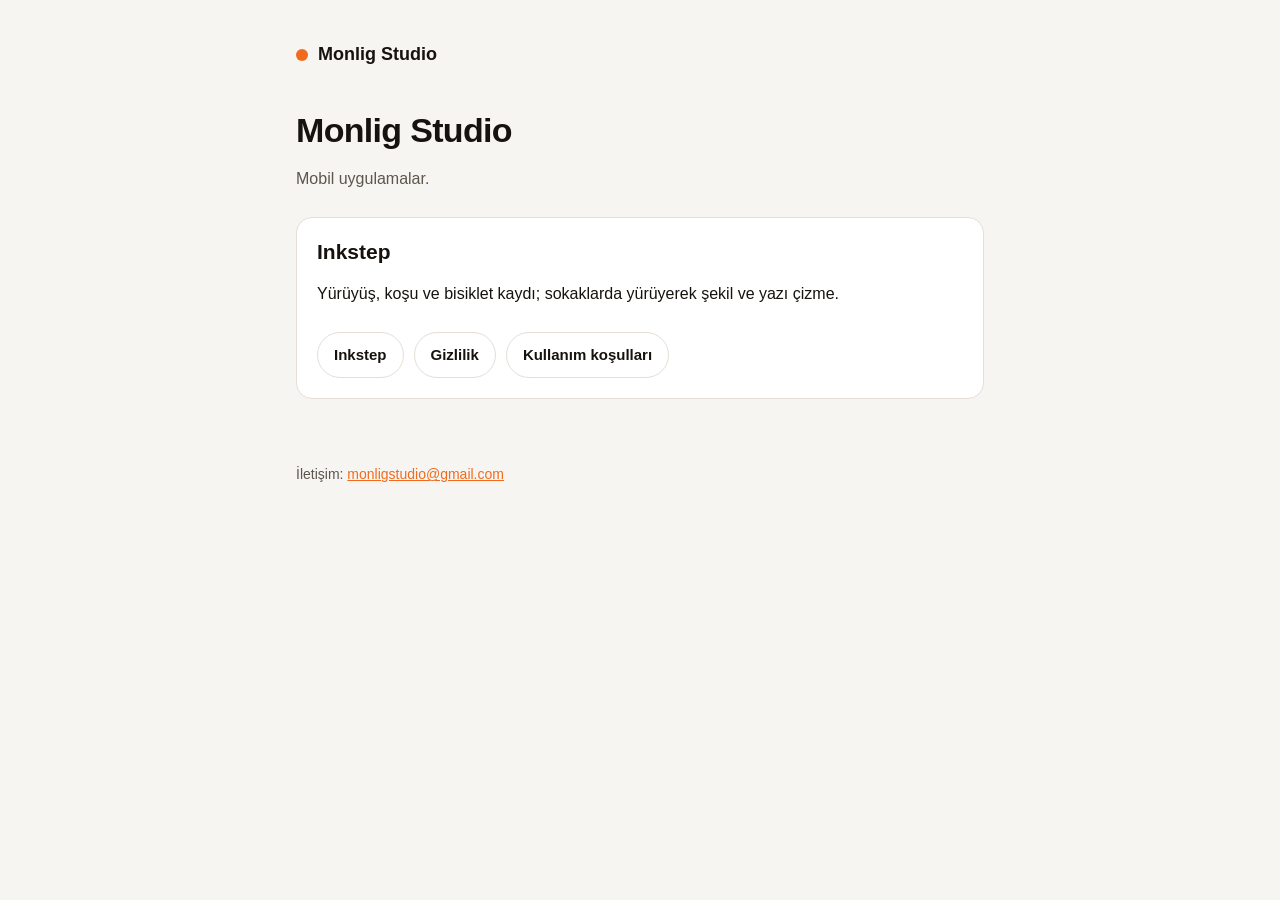
==== index.html @ 79a4ac88 "Inkstep: tanıtım, gizlilik politikası ve kullanım koşulları Co-Authored-By: Claude Opus 5.5 <noreply" ====
<!doctype html>
<html lang="tr">
<head>
  <meta charset="utf-8">
  <meta name="viewport" content="width=device-width, initial-scale=1">
  <title>Monlig Studio</title>
  <meta name="description" content="Monlig Studio mobil uygulamaları.">
  <link rel="stylesheet" href="/style.css">
</head>
<body>
<main>
  <header class="top">
    <a class="brand" href="/"><span class="dot"></span>Monlig Studio</a>
  </header>

  <h1>Monlig Studio</h1>
  <p class="muted">Mobil uygulamalar.</p>

  <div class="card">
    <h2 style="margin-top:0">Inkstep</h2>
    <p>Yürüyüş, koşu ve bisiklet kaydı; sokaklarda yürüyerek şekil ve yazı çizme.</p>
    <div class="links">
      <a href="/inkstep/">Inkstep</a>
      <a href="/inkstep/privacy">Gizlilik</a>
      <a href="/inkstep/terms">Kullanım koşulları</a>
    </div>
  </div>

  <footer>İletişim: <a href="mailto:monligstudio@gmail.com">monligstudio@gmail.com</a></footer>
</main>
</body>
</html>
---- style.css ----
:root {
  --bg: #f7f5f2;
  --surface: #ffffff;
  --text: #16130f;
  --text2: #5c564e;
  --line: #e4ded6;
  --accent: #f26a1b;
}

@media (prefers-color-scheme: dark) {
  :root {
    --bg: #0f0d0b;
    --surface: #1a1714;
    --text: #f2eee9;
    --text2: #a8a097;
    --line: #2d2924;
    --accent: #ff7a2e;
  }
}

* { box-sizing: border-box; }

html { -webkit-text-size-adjust: 100%; }

body {
  margin: 0;
  background: var(--bg);
  color: var(--text);
  font: 16px/1.65 -apple-system, BlinkMacSystemFont, "Segoe UI", Roboto,
    "Helvetica Neue", Arial, sans-serif;
}

main {
  max-width: 720px;
  margin: 0 auto;
  padding: 40px 16px 80px;
}

header.top {
  display: flex;
  align-items: center;
  justify-content: space-between;
  gap: 12px;
  margin-bottom: 40px;
}

.brand {
  display: flex;
  align-items: center;
  gap: 10px;
  color: var(--text);
  text-decoration: none;
  font-weight: 700;
  font-size: 18px;
}

.brand .dot {
  width: 12px;
  height: 12px;
  border-radius: 50%;
  background: var(--accent);
}

.lang a {
  color: var(--text2);
  text-decoration: none;
  font-size: 14px;
  margin-left: 12px;
}

.lang a:hover { color: var(--accent); }

h1 {
  font-size: 34px;
  line-height: 1.2;
  margin: 0 0 8px;
  letter-spacing: -0.02em;
}

h2 {
  font-size: 21px;
  line-height: 1.3;
  margin: 40px 0 8px;
}

h3 {
  font-size: 17px;
  margin: 24px 0 4px;
}

p, li { color: var(--text); }

.muted { color: var(--text2); }

a { color: var(--accent); }

ul { padding-left: 22px; }

li { margin: 4px 0; }

hr {
  border: 0;
  border-top: 1px solid var(--line);
  margin: 56px 0;
}

.card {
  background: var(--surface);
  border: 1px solid var(--line);
  border-radius: 16px;
  padding: 20px;
  margin: 24px 0;
}

.links {
  display: flex;
  flex-wrap: wrap;
  gap: 10px;
  margin-top: 24px;
}

.links a {
  display: inline-block;
  padding: 10px 16px;
  border-radius: 999px;
  border: 1px solid var(--line);
  background: var(--surface);
  color: var(--text);
  text-decoration: none;
  font-weight: 600;
  font-size: 15px;
}

.links a:hover { border-color: var(--accent); }

footer {
  margin-top: 64px;
  font-size: 14px;
  color: var(--text2);
}
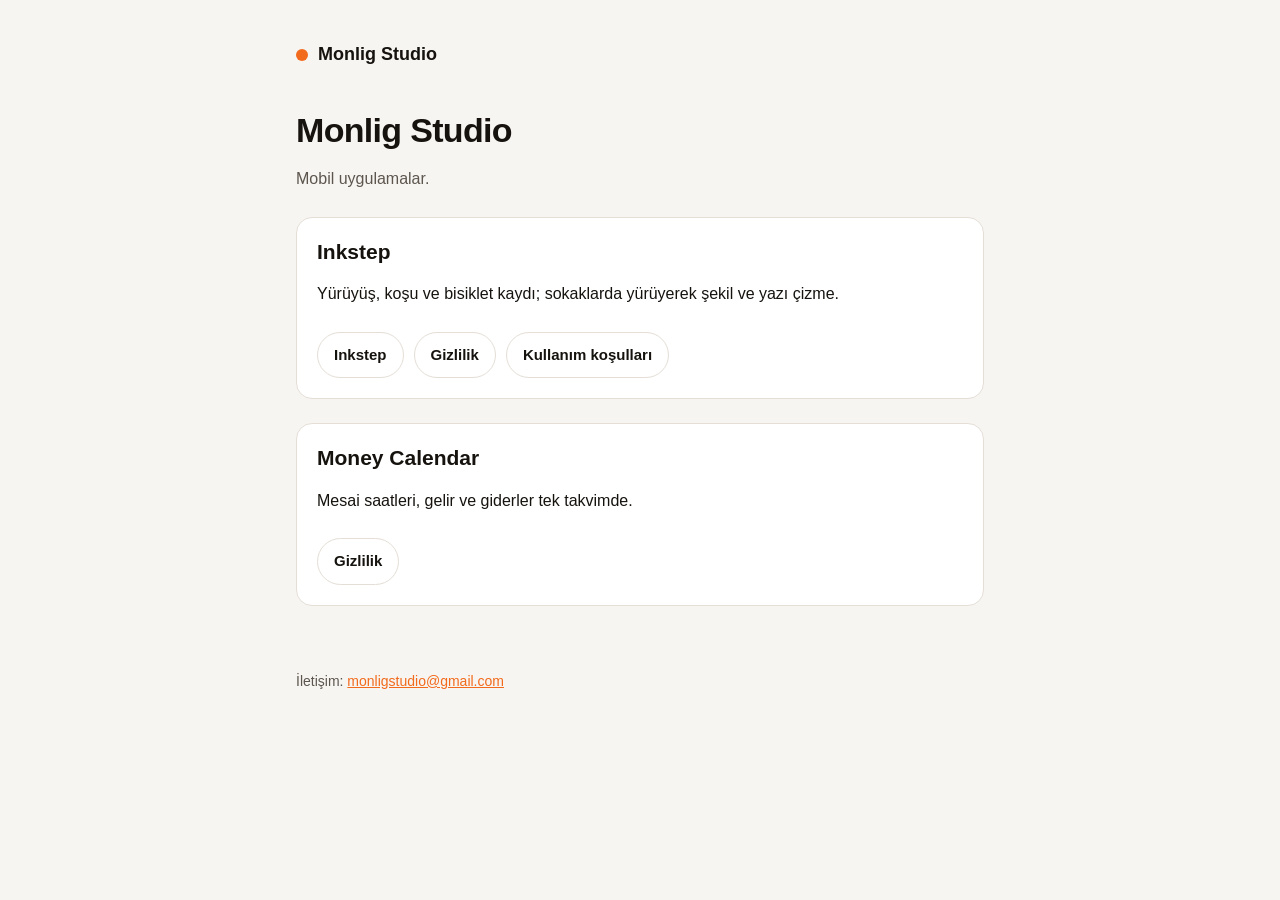
==== commit 4ad209e1: "Money Calendar: gizlilik politikası (AdMob) Co-Authored-By: Claude Opus 5.5 <noreply@anthropic.com>" ====
--- a/index.html
+++ b/index.html
@@ -26,6 +26,14 @@
     </div>
   </div>
 
+  <div class="card">
+    <h2 style="margin-top:0">Money Calendar</h2>
+    <p>Mesai saatleri, gelir ve giderler tek takvimde.</p>
+    <div class="links">
+      <a href="/money-calendar/privacy">Gizlilik</a>
+    </div>
+  </div>
+
   <footer>İletişim: <a href="mailto:monligstudio@gmail.com">monligstudio@gmail.com</a></footer>
 </main>
 </body>
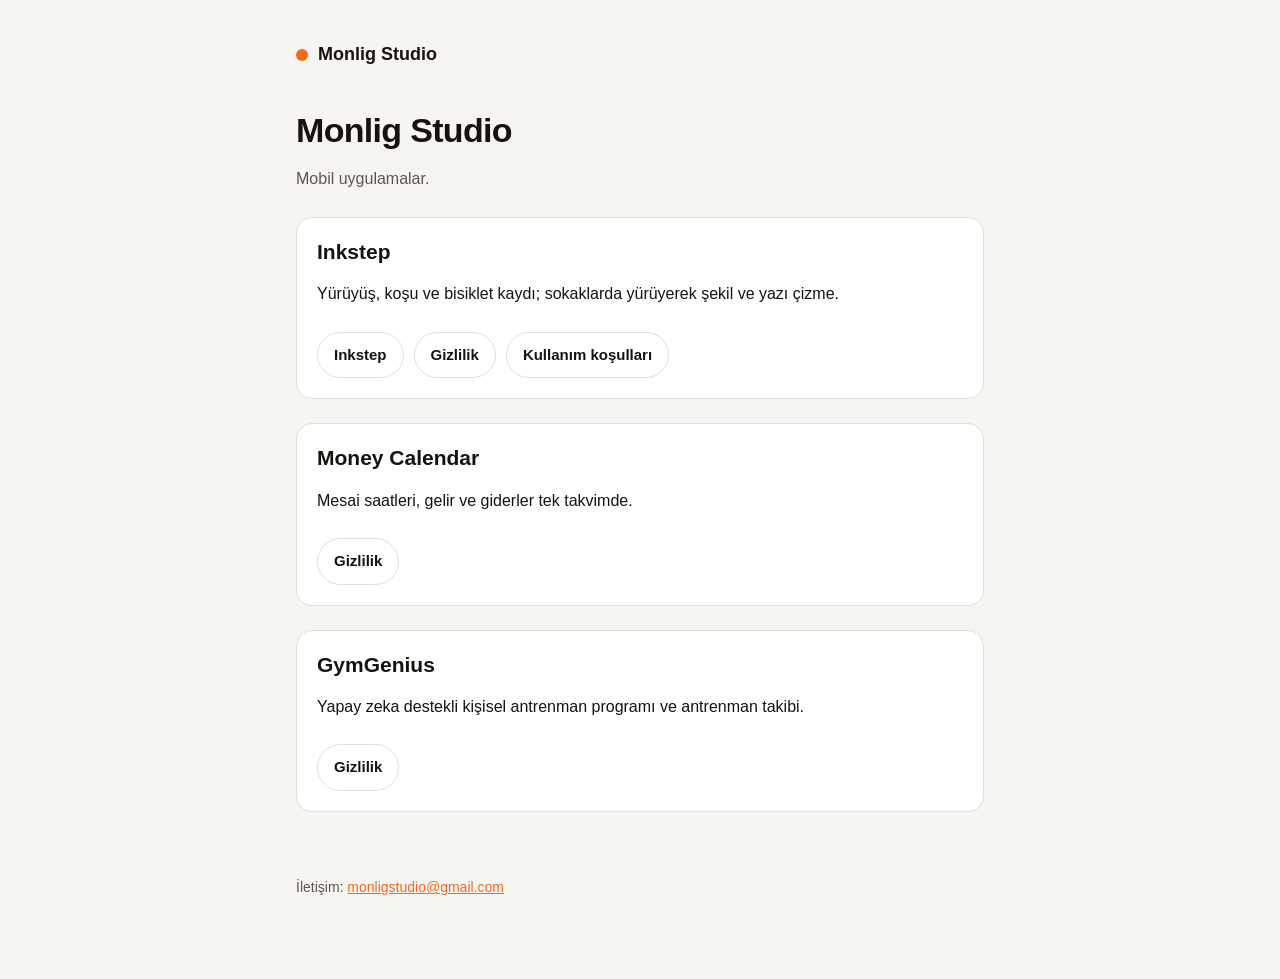
==== commit 090ef9a5: "GymGenius: gizlilik politikası Co-Authored-By: Claude Opus 5.5 <noreply@anthropic.com>" ====
--- a/index.html
+++ b/index.html
@@ -34,6 +34,14 @@
     </div>
   </div>
 
+  <div class="card">
+    <h2 style="margin-top:0">GymGenius</h2>
+    <p>Yapay zeka destekli kişisel antrenman programı ve antrenman takibi.</p>
+    <div class="links">
+      <a href="/gymgenius/privacy">Gizlilik</a>
+    </div>
+  </div>
+
   <footer>İletişim: <a href="mailto:monligstudio@gmail.com">monligstudio@gmail.com</a></footer>
 </main>
 </body>
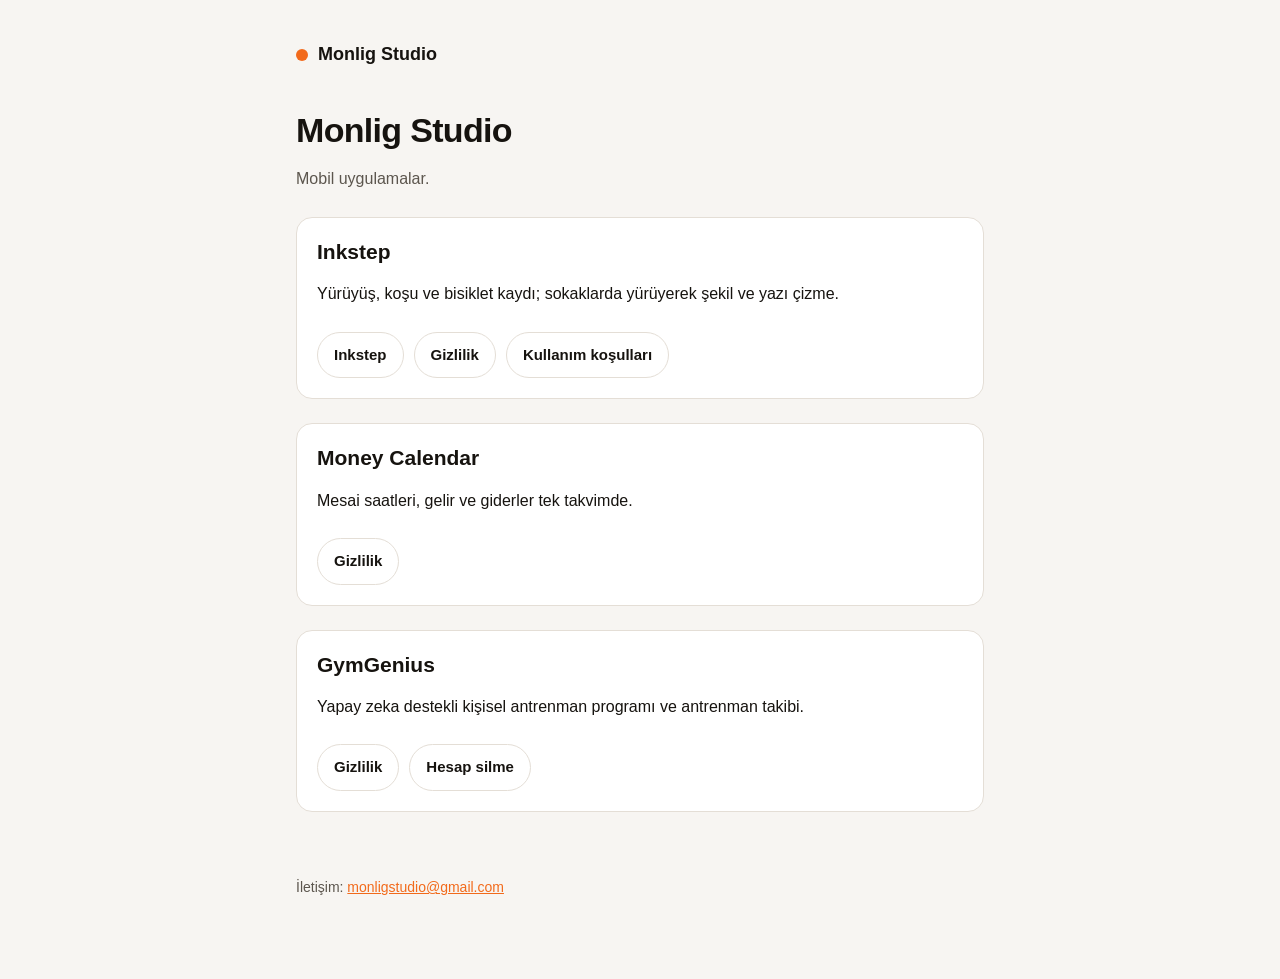
==== commit feb4be2d: "GymGenius: hesap silme sayfası Co-Authored-By: Claude Opus 5.5 <noreply@anthropic.com>" ====
--- a/index.html
+++ b/index.html
@@ -39,6 +39,7 @@
     <p>Yapay zeka destekli kişisel antrenman programı ve antrenman takibi.</p>
     <div class="links">
       <a href="/gymgenius/privacy">Gizlilik</a>
+      <a href="/gymgenius/delete">Hesap silme</a>
     </div>
   </div>
 
